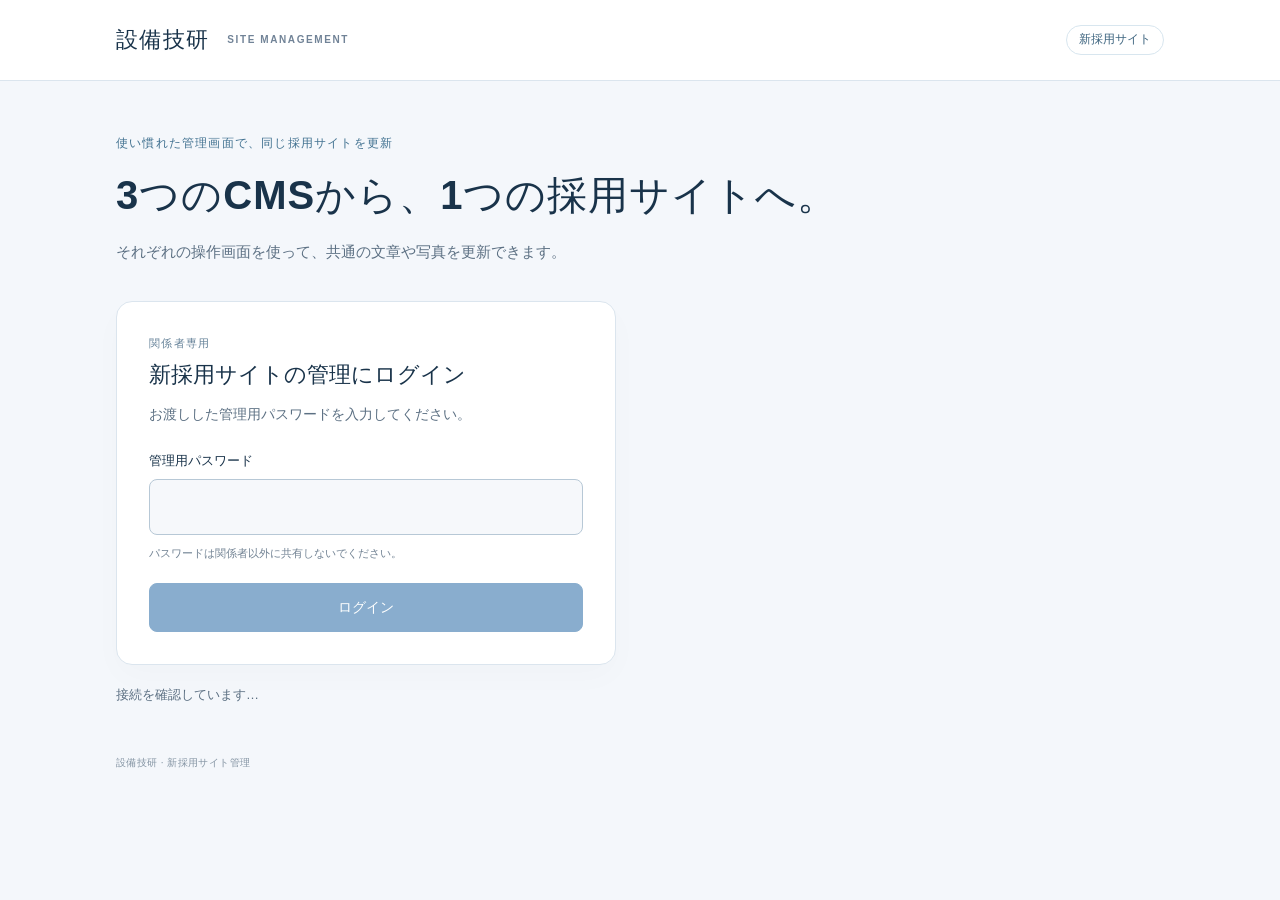
==== cms/index.html @ 3d5dc5e0 "Add authenticated shared-site CMS review and display-only frontend Publish /cms/ login and authentic" ====
<!doctype html>
<html lang="ja">
<head>
  <meta charset="utf-8">
  <meta name="viewport" content="width=device-width, initial-scale=1">
  <meta name="robots" content="noindex, nofollow, noarchive">
  <meta name="referrer" content="no-referrer">
  <meta http-equiv="Content-Security-Policy" content="default-src 'self'; script-src 'self'; style-src 'self'; img-src 'self' data:; connect-src 'self'; worker-src 'self'; object-src 'none'; base-uri 'self'; form-action 'none'">
  <meta name="theme-color" content="#124d80">
  <title>設備技研｜新採用サイト管理</title>
  <link rel="stylesheet" href="./portal.css">
  <script src="./config.js" defer></script>
  <script src="./routing.js" defer></script>
  <script src="./portal.js" defer></script>
</head>
<body>
  <header class="header"><div class="header-inner"><span class="brand">設備技研<span>SITE MANAGEMENT</span></span><span class="environment">新採用サイト</span></div></header>
  <main>
    <div class="intro"><p class="eyebrow">使い慣れた管理画面で、同じ採用サイトを更新</p><h1>3つのCMSから、<br class="mobile-break">1つの採用サイトへ。</h1><p class="lead">それぞれの操作画面を使って、共通の文章や写真を更新できます。</p></div>

    <section class="login-card" id="login" aria-labelledby="login-title">
      <div class="section-kicker">関係者専用</div><h2 id="login-title">新採用サイトの管理にログイン</h2>
      <p class="subtle">お渡しした管理用パスワードを入力してください。</p>
      <form id="loginForm">
        <label for="password">管理用パスワード</label>
        <input id="password" name="password" type="password" autocomplete="current-password" required disabled aria-describedby="password-help">
        <p class="field-help" id="password-help">パスワードは関係者以外に共有しないでください。</p>
        <button class="primary login-button" id="loginBtn" type="submit" disabled>ログイン</button>
      </form>
    </section>

    <section id="ready" hidden aria-labelledby="workspace-title">
      <div class="section-heading"><div><p class="section-kicker">確認するCMSを選択</p><h2 id="workspace-title" tabindex="-1">各自の操作画面を開く</h2></div><button class="text-button" id="logoutBtn" type="button">ログアウト</button></div>
      <p class="shared-note">3つのCMSは、同じ新採用サイトにつながっています。又吉さん・宜保さん版は「保存」、平良さん版は「公開」で共通サイトへ反映します。下書きや自動保存は公開されません。</p>
      <div class="workspace-grid">
        <article class="workspace-card"><span class="workspace-number" aria-hidden="true">01</span><h3>又吉さん</h3><p>又吉さんが制作したCMS</p><a class="primary" data-app="matayoshi" data-destination="editor" href="./app/matayoshi/cms/index.html">CMSを編集する<span aria-hidden="true">→</span></a><a class="preview-link" data-app="matayoshi" data-destination="site" href="./app/matayoshi/index.html" target="_blank" rel="noopener">共通サイトを確認する<span class="new-tab">別タブ</span></a></article>
        <article class="workspace-card"><span class="workspace-number" aria-hidden="true">02</span><h3>宜保さん</h3><p>宜保さんが制作したCMS</p><a class="primary" data-app="gibo" data-destination="editor" href="./app/gibo/cms/index.html">CMSを編集する<span aria-hidden="true">→</span></a><a class="preview-link" data-app="gibo" data-destination="site" href="./app/gibo/index.html" target="_blank" rel="noopener">共通サイトを確認する<span class="new-tab">別タブ</span></a></article>
        <article class="workspace-card"><span class="workspace-number" aria-hidden="true">03</span><h3>平良さん</h3><p>平良さんが制作したCMS</p><a class="primary" data-app="taira" data-destination="editor" href="./app/taira/index.html">CMSを編集する<span aria-hidden="true">→</span></a><a class="preview-link" data-app="taira" data-destination="site" href="./app/taira/index.html?preview=1" target="_blank" rel="noopener">共通サイトを確認する<span class="new-tab">別タブ</span></a></article>
      </div>
      <div class="check-guide"><h3>確認の流れ</h3><ol><li><span>1</span>文章・画像を変更</li><li><span>2</span>保存・公開する</li><li><span>3</span>WEB表示を確認</li><li><span>4</span>再読み込みして確認</li></ol><p>応募フォームの実送信は停止しています。公開前の確認は、関係者専用プレビューで行えます。</p></div>
    </section>
    <div class="status-area"><p id="message" role="status" aria-live="polite">接続を確認しています…</p><button id="retryBtn" class="text-button" type="button" hidden>接続を再確認</button></div>
    <noscript><p class="noscript">このCMSを利用するには、ブラウザのJavaScriptを有効にしてください。</p></noscript>
  </main>
  <footer>設備技研 · 新採用サイト管理</footer>
</body>
</html>
---- cms/portal.css ----
:root{font-family:-apple-system,BlinkMacSystemFont,"Hiragino Kaku Gothic ProN","Yu Gothic",Meiryo,sans-serif;color:#19334a;background:#f4f7fb;font-synthesis:none;line-height:1.65;--blue:#155e9e;--ink:#19334a;--muted:#5c7083;--border:#dbe5ee}*{box-sizing:border-box}body{margin:0}button,input{font:inherit}a{color:var(--blue)}button,a{-webkit-tap-highlight-color:transparent}button{cursor:pointer}button:disabled{opacity:.5;cursor:wait}[hidden]{display:none!important}:focus-visible{outline:3px solid #3d91d6;outline-offset:4px}.header{background:#fff;border-bottom:1px solid var(--border)}.header-inner{max-width:1120px;margin:auto;padding:22px 36px;display:flex;align-items:center;justify-content:space-between;gap:16px}.brand{font-size:22px;font-weight:800;letter-spacing:.06em;display:flex;gap:18px;align-items:center}.brand span{font-size:10px;letter-spacing:.16em;color:#718397;font-weight:600}.environment{font-size:12px;font-weight:700;color:#3d647f;border:1px solid #d8e6ef;border-radius:99px;padding:4px 12px;white-space:nowrap}main{max-width:1120px;margin:0 auto;padding:53px 36px 30px}.intro{margin-bottom:34px}.eyebrow{color:#427291;font-size:12px;letter-spacing:.1em;font-weight:700;margin:0 0 12px}h1{font-size:clamp(28px,3.5vw,40px);line-height:1.45;letter-spacing:.025em;font-weight:800;margin:0 0 14px}.mobile-break{display:none}.lead{color:var(--muted);margin:0;line-height:1.9;font-size:15px}.login-card{max-width:500px;padding:32px;background:#fff;border:1px solid var(--border);border-radius:16px;box-shadow:0 12px 32px #19334a05}.section-kicker{font-size:11px;letter-spacing:.12em;font-weight:700;color:#648198;margin:0 0 6px}h2{font-size:22px;line-height:1.5;margin:0 0 12px}.subtle{color:var(--muted);font-size:14px;margin:0 0 24px}label{display:block;font-size:13px;font-weight:700;margin:0 0 8px}input{width:100%;border:1px solid #b7c8d6;border-radius:8px;background:#fff;color:var(--ink);padding:12px 14px;font-size:18px}input:disabled{background:#f6f8fb}.field-help{font-size:11px;line-height:1.7;margin:9px 0 20px;color:#718293}.primary{display:flex;align-items:center;justify-content:space-between;gap:14px;border:1px solid var(--blue);background:var(--blue);color:white;text-decoration:none;font-weight:700;font-size:14px;padding:12px 16px;border-radius:8px;line-height:1.55}.primary:hover{background:#104c82;border-color:#104c82}.login-button{width:100%;justify-content:center;padding:13px 16px}.section-heading{display:flex;align-items:center;justify-content:space-between;gap:24px;margin-top:8px}.section-heading h2{margin-bottom:0}.text-button{background:transparent;border:0;color:var(--blue);font-size:13px;font-weight:700;padding:10px 0;white-space:nowrap;text-decoration:underline;text-underline-offset:4px}.text-button:hover{color:#103d66}.shared-note{font-size:13px;color:var(--muted);margin:16px 0 22px;line-height:1.9}.workspace-grid{display:grid;grid-template-columns:repeat(3,minmax(0,1fr));gap:18px}.workspace-card{border:1px solid var(--border);border-radius:14px;background:#fff;padding:25px 23px 21px;min-width:0;box-shadow:0 6px 20px #19334a03}.workspace-number{font-size:12px;font-weight:700;letter-spacing:.08em;color:#6d8ba3;display:inline-block;border-bottom:2px solid #b9d5e8;padding-bottom:3px}.workspace-card h3{font-size:25px;letter-spacing:.03em;margin:17px 0 4px}.workspace-card p{font-size:12px;color:var(--muted);margin:0 0 27px}.workspace-card .primary span{font-size:19px;line-height:1}.preview-link{display:flex;align-items:center;justify-content:space-between;gap:6px;font-size:12px;font-weight:700;text-decoration:none;padding:17px 0 0;line-height:1.6}.preview-link:hover{text-decoration:underline;text-underline-offset:3px}.new-tab{font-size:10px;color:#6d8194;font-weight:400;white-space:nowrap}.check-guide{background:#eaf1f8;border-radius:12px;padding:23px 26px;margin-top:25px}.check-guide h3{font-size:13px;margin:0 0 13px}.check-guide ol{list-style:none;display:flex;gap:12px 25px;flex-wrap:wrap;margin:0;padding:0}.check-guide li{font-size:12px;display:flex;align-items:center;gap:8px}.check-guide li span{display:grid;place-items:center;width:22px;height:22px;border-radius:50%;color:#366584;background:#fff;font-size:11px;font-weight:700;flex-shrink:0}.check-guide p{font-size:11px;color:#627b90;margin:17px 0 0}.status-area{margin:18px 0 0;max-width:680px;min-height:26px}#message{color:var(--muted);font-size:13px;line-height:1.8;white-space:pre-wrap;margin:0}#message[data-level="error"]{color:#a33137}#message:empty{display:none}.noscript{padding:16px;border:1px solid #eac2c4;background:#fff5f5;font-size:14px;color:#99343a}footer{max-width:1120px;margin:0 auto;padding:16px 36px 32px;color:#8494a3;font-size:10px;letter-spacing:.04em}.fallback-page main{max-width:650px;margin-top:7vh}.fallback-page h1{font-size:28px}.fallback-page .primary{display:inline-flex;margin-top:20px}@media(max-width:800px){.header-inner{padding:19px 25px}main{padding:36px 25px 20px}footer{padding:16px 25px 28px}.workspace-grid{gap:12px}.workspace-card{padding:21px 17px 18px}.workspace-card h3{font-size:22px}.workspace-card .primary{padding:12px;font-size:12px}.preview-link{font-size:11px;flex-wrap:wrap}.check-guide{padding:22px}.check-guide ol{column-gap:18px}}@media(max-width:620px){.header-inner{padding:17px 20px}.brand{font-size:19px;gap:10px}.brand span{font-size:8px}.environment{font-size:10px;padding:4px 9px}main{padding:31px 20px 18px}.intro{margin-bottom:27px}.mobile-break{display:block}h1{font-size:29px;margin-bottom:13px}.lead{font-size:13px}.eyebrow{font-size:10px}.login-card{padding:27px 23px}.section-heading{gap:16px}.section-heading h2{font-size:20px}.workspace-grid{grid-template-columns:1fr;gap:15px}.workspace-card{padding:23px}.workspace-card h3{font-size:26px;margin-top:12px}.workspace-card p{margin-bottom:20px}.workspace-card .primary{font-size:14px;padding:12px 16px}.preview-link{font-size:13px}.check-guide ol{display:grid;grid-template-columns:1fr;gap:12px}.shared-note{font-size:12px}.check-guide p{font-size:11px;line-height:1.9}footer{padding:16px 20px 27px}}
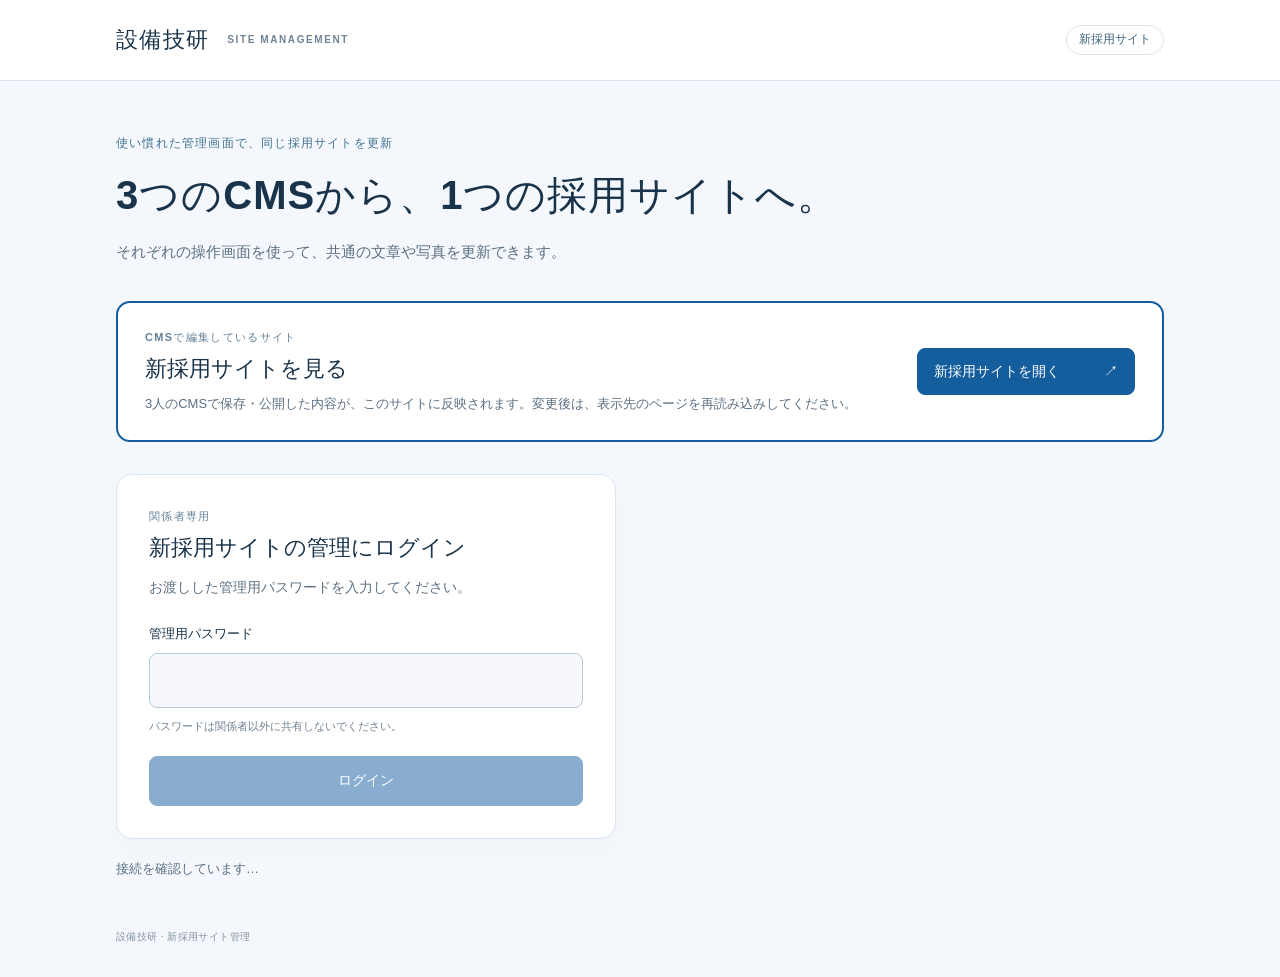
==== commit e141db9b: "Show a prominent link to the shared recruitment demo from the CMS entrance" ====
--- a/cms/index.html
+++ b/cms/index.html
@@ -17,6 +17,11 @@
   <header class="header"><div class="header-inner"><span class="brand">設備技研<span>SITE MANAGEMENT</span></span><span class="environment">新採用サイト</span></div></header>
   <main>
     <div class="intro"><p class="eyebrow">使い慣れた管理画面で、同じ採用サイトを更新</p><h1>3つのCMSから、<br class="mobile-break">1つの採用サイトへ。</h1><p class="lead">それぞれの操作画面を使って、共通の文章や写真を更新できます。</p></div>
+
+    <section class="site-preview-card" aria-labelledby="site-preview-title">
+      <div><p class="section-kicker">CMSで編集しているサイト</p><h2 id="site-preview-title">新採用サイトを見る</h2><p>3人のCMSで保存・公開した内容が、このサイトに反映されます。変更後は、表示先のページを再読み込みしてください。</p></div>
+      <a id="publicSiteLink" class="primary" href="../site/" target="_blank" rel="noopener">新採用サイトを開く<span aria-hidden="true">↗</span></a>
+    </section>
 
     <section class="login-card" id="login" aria-labelledby="login-title">
       <div class="section-kicker">関係者専用</div><h2 id="login-title">新採用サイトの管理にログイン</h2>
--- a/cms/portal.css
+++ b/cms/portal.css
@@ -1,2 +1,4 @@
 :root{font-family:-apple-system,BlinkMacSystemFont,"Hiragino Kaku Gothic ProN","Yu Gothic",Meiryo,sans-serif;color:#19334a;background:#f4f7fb;font-synthesis:none;line-height:1.65;--blue:#155e9e;--ink:#19334a;--muted:#5c7083;--border:#dbe5ee}*{box-sizing:border-box}body{margin:0}button,input{font:inherit}a{color:var(--blue)}button,a{-webkit-tap-highlight-color:transparent}button{cursor:pointer}button:disabled{opacity:.5;cursor:wait}[hidden]{display:none!important}:focus-visible{outline:3px solid #3d91d6;outline-offset:4px}.header{background:#fff;border-bottom:1px solid var(--border)}.header-inner{max-width:1120px;margin:auto;padding:22px 36px;display:flex;align-items:center;justify-content:space-between;gap:16px}.brand{font-size:22px;font-weight:800;letter-spacing:.06em;display:flex;gap:18px;align-items:center}.brand span{font-size:10px;letter-spacing:.16em;color:#718397;font-weight:600}.environment{font-size:12px;font-weight:700;color:#3d647f;border:1px solid #d8e6ef;border-radius:99px;padding:4px 12px;white-space:nowrap}main{max-width:1120px;margin:0 auto;padding:53px 36px 30px}.intro{margin-bottom:34px}.eyebrow{color:#427291;font-size:12px;letter-spacing:.1em;font-weight:700;margin:0 0 12px}h1{font-size:clamp(28px,3.5vw,40px);line-height:1.45;letter-spacing:.025em;font-weight:800;margin:0 0 14px}.mobile-break{display:none}.lead{color:var(--muted);margin:0;line-height:1.9;font-size:15px}.login-card{max-width:500px;padding:32px;background:#fff;border:1px solid var(--border);border-radius:16px;box-shadow:0 12px 32px #19334a05}.section-kicker{font-size:11px;letter-spacing:.12em;font-weight:700;color:#648198;margin:0 0 6px}h2{font-size:22px;line-height:1.5;margin:0 0 12px}.subtle{color:var(--muted);font-size:14px;margin:0 0 24px}label{display:block;font-size:13px;font-weight:700;margin:0 0 8px}input{width:100%;border:1px solid #b7c8d6;border-radius:8px;background:#fff;color:var(--ink);padding:12px 14px;font-size:18px}input:disabled{background:#f6f8fb}.field-help{font-size:11px;line-height:1.7;margin:9px 0 20px;color:#718293}.primary{display:flex;align-items:center;justify-content:space-between;gap:14px;border:1px solid var(--blue);background:var(--blue);color:white;text-decoration:none;font-weight:700;font-size:14px;padding:12px 16px;border-radius:8px;line-height:1.55}.primary:hover{background:#104c82;border-color:#104c82}.login-button{width:100%;justify-content:center;padding:13px 16px}.section-heading{display:flex;align-items:center;justify-content:space-between;gap:24px;margin-top:8px}.section-heading h2{margin-bottom:0}.text-button{background:transparent;border:0;color:var(--blue);font-size:13px;font-weight:700;padding:10px 0;white-space:nowrap;text-decoration:underline;text-underline-offset:4px}.text-button:hover{color:#103d66}.shared-note{font-size:13px;color:var(--muted);margin:16px 0 22px;line-height:1.9}.workspace-grid{display:grid;grid-template-columns:repeat(3,minmax(0,1fr));gap:18px}.workspace-card{border:1px solid var(--border);border-radius:14px;background:#fff;padding:25px 23px 21px;min-width:0;box-shadow:0 6px 20px #19334a03}.workspace-number{font-size:12px;font-weight:700;letter-spacing:.08em;color:#6d8ba3;display:inline-block;border-bottom:2px solid #b9d5e8;padding-bottom:3px}.workspace-card h3{font-size:25px;letter-spacing:.03em;margin:17px 0 4px}.workspace-card p{font-size:12px;color:var(--muted);margin:0 0 27px}.workspace-card .primary span{font-size:19px;line-height:1}.preview-link{display:flex;align-items:center;justify-content:space-between;gap:6px;font-size:12px;font-weight:700;text-decoration:none;padding:17px 0 0;line-height:1.6}.preview-link:hover{text-decoration:underline;text-underline-offset:3px}.new-tab{font-size:10px;color:#6d8194;font-weight:400;white-space:nowrap}.check-guide{background:#eaf1f8;border-radius:12px;padding:23px 26px;margin-top:25px}.check-guide h3{font-size:13px;margin:0 0 13px}.check-guide ol{list-style:none;display:flex;gap:12px 25px;flex-wrap:wrap;margin:0;padding:0}.check-guide li{font-size:12px;display:flex;align-items:center;gap:8px}.check-guide li span{display:grid;place-items:center;width:22px;height:22px;border-radius:50%;color:#366584;background:#fff;font-size:11px;font-weight:700;flex-shrink:0}.check-guide p{font-size:11px;color:#627b90;margin:17px 0 0}.status-area{margin:18px 0 0;max-width:680px;min-height:26px}#message{color:var(--muted);font-size:13px;line-height:1.8;white-space:pre-wrap;margin:0}#message[data-level="error"]{color:#a33137}#message:empty{display:none}.noscript{padding:16px;border:1px solid #eac2c4;background:#fff5f5;font-size:14px;color:#99343a}footer{max-width:1120px;margin:0 auto;padding:16px 36px 32px;color:#8494a3;font-size:10px;letter-spacing:.04em}.fallback-page main{max-width:650px;margin-top:7vh}.fallback-page h1{font-size:28px}.fallback-page .primary{display:inline-flex;margin-top:20px}@media(max-width:800px){.header-inner{padding:19px 25px}main{padding:36px 25px 20px}footer{padding:16px 25px 28px}.workspace-grid{gap:12px}.workspace-card{padding:21px 17px 18px}.workspace-card h3{font-size:22px}.workspace-card .primary{padding:12px;font-size:12px}.preview-link{font-size:11px;flex-wrap:wrap}.check-guide{padding:22px}.check-guide ol{column-gap:18px}}@media(max-width:620px){.header-inner{padding:17px 20px}.brand{font-size:19px;gap:10px}.brand span{font-size:8px}.environment{font-size:10px;padding:4px 9px}main{padding:31px 20px 18px}.intro{margin-bottom:27px}.mobile-break{display:block}h1{font-size:29px;margin-bottom:13px}.lead{font-size:13px}.eyebrow{font-size:10px}.login-card{padding:27px 23px}.section-heading{gap:16px}.section-heading h2{font-size:20px}.workspace-grid{grid-template-columns:1fr;gap:15px}.workspace-card{padding:23px}.workspace-card h3{font-size:26px;margin-top:12px}.workspace-card p{margin-bottom:20px}.workspace-card .primary{font-size:14px;padding:12px 16px}.preview-link{font-size:13px}.check-guide ol{display:grid;grid-template-columns:1fr;gap:12px}.shared-note{font-size:12px}.check-guide p{font-size:11px;line-height:1.9}footer{padding:16px 20px 27px}}
 
+
+.site-preview-card{display:flex;align-items:center;justify-content:space-between;gap:24px;margin:0 0 32px;padding:25px 27px;background:#fff;border:2px solid #155e9e;border-radius:14px}.site-preview-card h2{margin:0 0 7px}.site-preview-card p:not(.section-kicker){margin:0;color:var(--muted);font-size:13px;line-height:1.8}.site-preview-card .primary{flex-shrink:0;min-width:218px}@media(max-width:620px){.site-preview-card{align-items:stretch;flex-direction:column;padding:22px;gap:18px}.site-preview-card .primary{min-width:0}}
